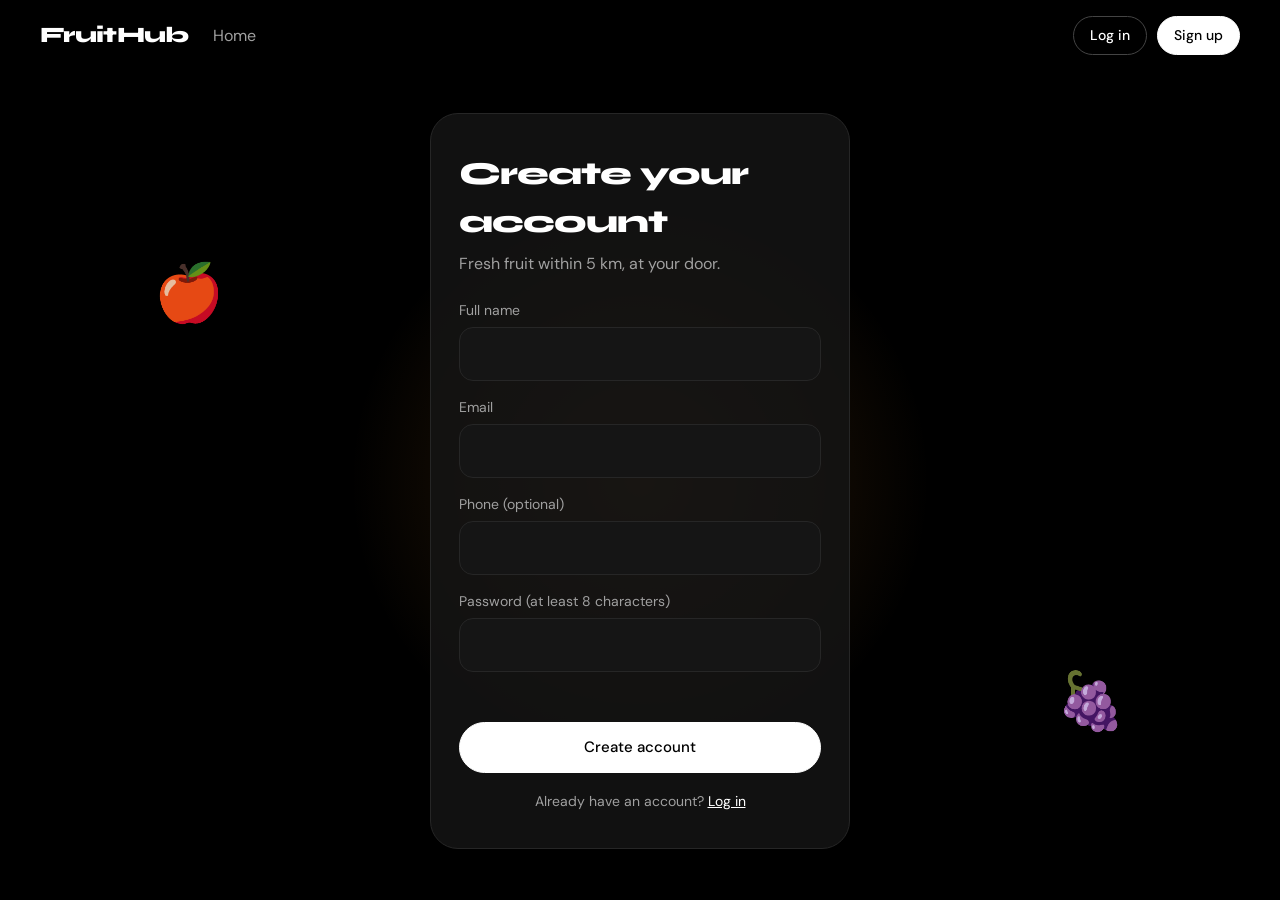
==== frontend/pages/register.html @ af3b5df3 "front" ====
<!DOCTYPE html>
<html lang="en">
<head>
  <meta charset="utf-8">
  <meta name="viewport" content="width=device-width, initial-scale=1, viewport-fit=cover">
  <title>Sign up | FruitHub</title>
  <link rel="preconnect" href="https://fonts.googleapis.com">
  <link rel="preconnect" href="https://fonts.gstatic.com" crossorigin>
  <link href="https://fonts.googleapis.com/css2?family=Syne:wght@700;800&family=DM+Sans:wght@400;500&display=swap" rel="stylesheet">
  <link rel="stylesheet" href="../css/base.css">
</head>
<body>
  <div id="site-header"></div>
  <main class="auth">
    <div class="glow"></div>
    <span class="floaty a" aria-hidden="true">🍎</span>
    <span class="floaty b" aria-hidden="true">🍇</span>
    <section class="auth-card">
      <h1 class="d">Create your account</h1>
      <p class="lead">Fresh fruit within 5 km, at your door.</p>
      <form id="register-form" novalidate>
        <label class="field"><span>Full name</span>
          <input type="text" name="full_name" autocomplete="name" required>
        </label>
        <label class="field"><span>Email</span>
          <input type="email" name="email" autocomplete="email" required>
        </label>
        <label class="field"><span>Phone (optional)</span>
          <input type="tel" name="phone" autocomplete="tel">
        </label>
        <label class="field"><span>Password (at least 8 characters)</span>
          <input type="password" name="password" autocomplete="new-password" required>
        </label>
        <div class="form-error" id="form-error" role="alert"></div>
        <button class="btn solid" type="submit" id="submit-btn">Create account</button>
      </form>
      <p class="alt">Already have an account? <a href="login.html">Log in</a></p>
    </section>
  </main>
  <script type="module" src="../js/pages/register.js"></script>
</body>
</html>
---- frontend/css/base.css ----
:root {
  --bg: #000;
  --card: #151515;
  --line: #262626;
  --tx: #fff;
  --mut: #a0a0a0;
  --accent: #ffb02e;
  --ok: #5be39a;
  --err: #ff6b6b;
  --font-d: "Syne", "Arial Black", system-ui, sans-serif;
  --font-b: "DM Sans", system-ui, -apple-system, "Segoe UI", sans-serif;
  box-sizing: border-box;
  padding-top: env(safe-area-inset-top, 0px);
  padding-bottom: env(safe-area-inset-bottom, 0px);
}
html { scroll-padding-top: env(safe-area-inset-top, 0px); }
*, *::before, *::after { box-sizing: border-box; }
body {
  margin: 0;
  min-height: 100vh;
  background: var(--bg);
  color: var(--tx);
  font-family: var(--font-b);
  line-height: 1.5;
}
.d { font-family: var(--font-d); font-weight: 800; letter-spacing: -0.03em; }
a { color: inherit; }
button, input { font: inherit; }
:focus-visible { outline: 2px solid var(--accent); outline-offset: 2px; }

/* ---------- header ---------- */
.site-header {
  display: flex; align-items: center; gap: 24px;
  padding: 16px clamp(16px, 4vw, 40px);
  position: relative; z-index: 5;
}
.brand { font-size: 22px; text-decoration: none; }
.nav { display: flex; gap: 20px; flex: 1; color: var(--mut); }
.nav a { text-decoration: none; }
.nav a:hover { color: var(--tx); }
.acct { display: flex; align-items: center; gap: 10px; }
.hello { color: var(--mut); font-size: 14px; }

/* ---------- buttons ---------- */
.btn {
  display: inline-flex; align-items: center; justify-content: center; gap: 8px;
  padding: 13px 24px; border-radius: 999px; cursor: pointer;
  border: 1px solid #444; background: transparent; color: var(--tx);
  text-decoration: none; font-weight: 500; font-size: 15px;
  transition: transform 0.2s, background 0.2s, border-color 0.2s;
}
.btn:hover { transform: translateY(-2px); border-color: #777; }
.btn.solid { background: #fff; color: #000; border-color: #fff; }
.btn.small { padding: 8px 16px; font-size: 14px; }
.btn:disabled { opacity: 0.6; cursor: wait; transform: none; }

/* ---------- forms ---------- */
.field { display: block; margin-bottom: 16px; }
.field span { display: block; font-size: 14px; color: var(--mut); margin-bottom: 6px; }
.field input {
  width: 100%; padding: 14px 16px; border-radius: 14px;
  background: var(--card); border: 1px solid var(--line); color: var(--tx);
  transition: border-color 0.2s;
}
.field input:focus { border-color: var(--accent); outline: none; }
.form-error { min-height: 22px; color: var(--err); font-size: 14px; margin: 4px 0 12px; }

/* ---------- auth pages ---------- */
.auth {
  min-height: calc(100vh - 80px);
  display: grid; place-items: center; padding: 24px; position: relative; overflow: hidden;
}
.auth .glow {
  position: absolute; width: 70vmin; height: 70vmin; border-radius: 50%;
  background: radial-gradient(circle, rgba(255, 150, 40, 0.18), transparent 65%);
  animation: breathe 5s ease-in-out infinite;
}
.auth-card {
  position: relative; width: min(420px, 100%);
  background: rgba(21, 21, 21, 0.85); border: 1px solid var(--line);
  border-radius: 28px; padding: 36px 28px;
  animation: cardin 0.7s cubic-bezier(0.2, 0.8, 0.2, 1) both;
}
.auth-card h1 { margin: 0 0 6px; font-size: 32px; }
.auth-card .lead { color: var(--mut); margin: 0 0 24px; }
.auth-card .btn { width: 100%; }
.auth-card .alt { text-align: center; color: var(--mut); margin: 18px 0 0; font-size: 14px; }
.auth-card .alt a { color: var(--tx); }
.floaty {
  position: absolute; font-size: 56px; opacity: 0.9; pointer-events: none;
  filter: drop-shadow(0 18px 22px rgba(0, 0, 0, 0.8));
  animation: float 6s ease-in-out infinite;
}
.floaty.a { left: 12%; top: 22%; }
.floaty.b { right: 12%; bottom: 18%; animation-delay: -3s; }

@keyframes breathe { 50% { transform: scale(1.15); opacity: 0.7; } }
@keyframes cardin { from { opacity: 0; transform: translateY(30px); } to { opacity: 1; transform: none; } }
@keyframes float { 50% { transform: translateY(-18px) rotate(8deg); } }

@media (max-width: 760px) { .floaty { display: none; } .nav { display: none; } }
@media (prefers-reduced-motion: reduce) {
  *, *::before, *::after { animation-duration: 0.01s !important; animation-delay: 0s !important; transition: none !important; }
}
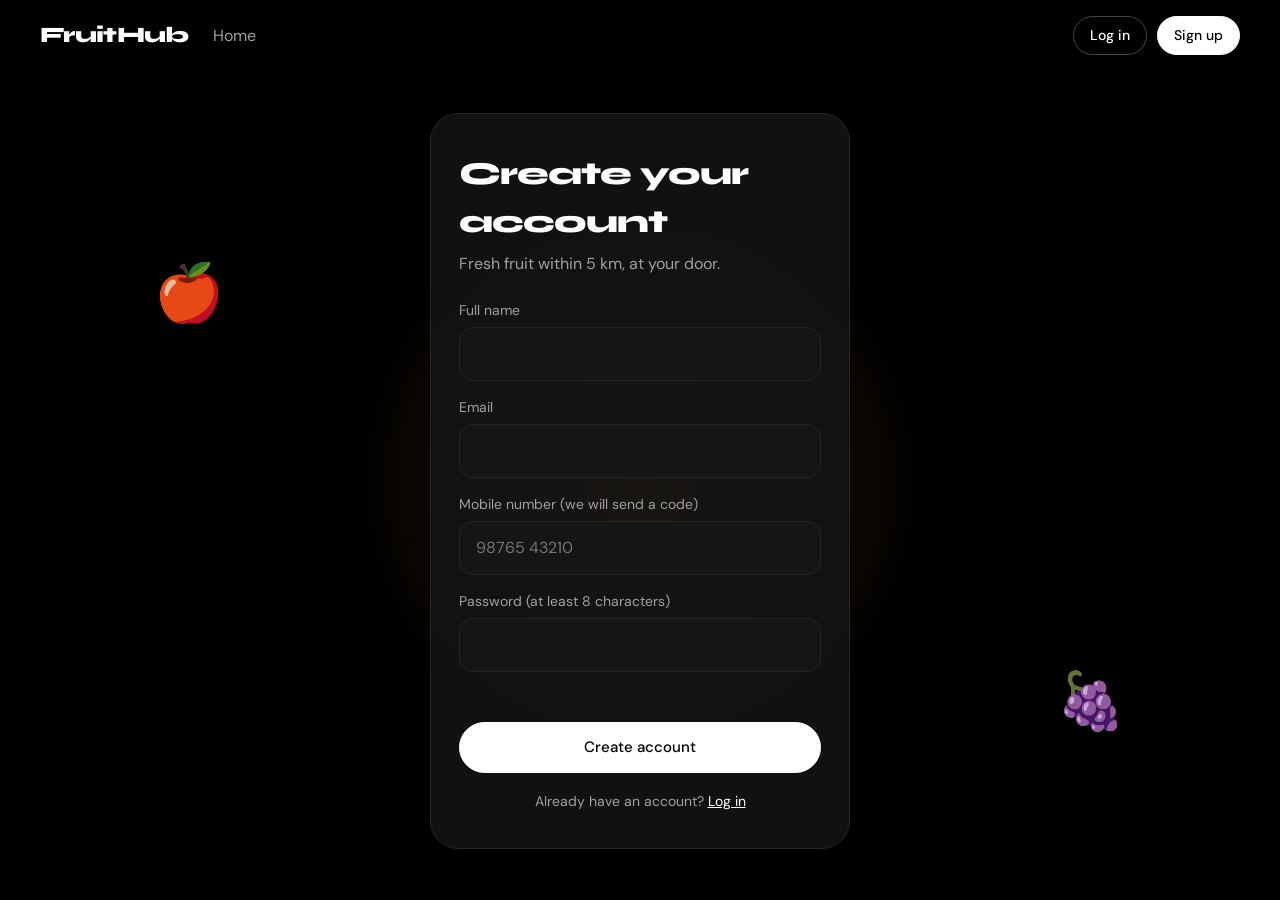
==== commit a3daaef7: "FruitHub: backend and frontend" ====
--- a/frontend/pages/register.html
+++ b/frontend/pages/register.html
@@ -25,8 +25,8 @@
         <label class="field"><span>Email</span>
           <input type="email" name="email" autocomplete="email" required>
         </label>
-        <label class="field"><span>Phone (optional)</span>
-          <input type="tel" name="phone" autocomplete="tel">
+        <label class="field"><span>Mobile number (we will send a code)</span>
+          <input type="tel" name="phone" inputmode="numeric" autocomplete="tel" placeholder="98765 43210" required>
         </label>
         <label class="field"><span>Password (at least 8 characters)</span>
           <input type="password" name="password" autocomplete="new-password" required>
--- a/frontend/css/base.css
+++ b/frontend/css/base.css
@@ -13,6 +13,19 @@
   padding-top: env(safe-area-inset-top, 0px);
   padding-bottom: env(safe-area-inset-bottom, 0px);
 }
+/* ---------- phone verification ---------- */
+.otp-input {
+  width: 100%; padding: 16px; text-align: center; font-size: 28px; letter-spacing: 0.5em;
+  border-radius: 14px; background: var(--card); border: 1px solid var(--line); color: var(--tx);
+}
+.otp-input:focus { border-color: var(--accent); outline: none; }
+.dev-box {
+  background: rgba(255, 176, 46, 0.1); border: 1px dashed var(--accent); color: var(--accent);
+  padding: 10px 14px; border-radius: 12px; font-size: 14px; margin-bottom: 16px;
+}
+.link-btn { background: none; border: 0; color: var(--tx); text-decoration: underline; cursor: pointer; padding: 0; }
+.link-btn:disabled { color: var(--mut); text-decoration: none; cursor: default; }
+
 html { scroll-padding-top: env(safe-area-inset-top, 0px); }
 *, *::before, *::after { box-sizing: border-box; }
 body {
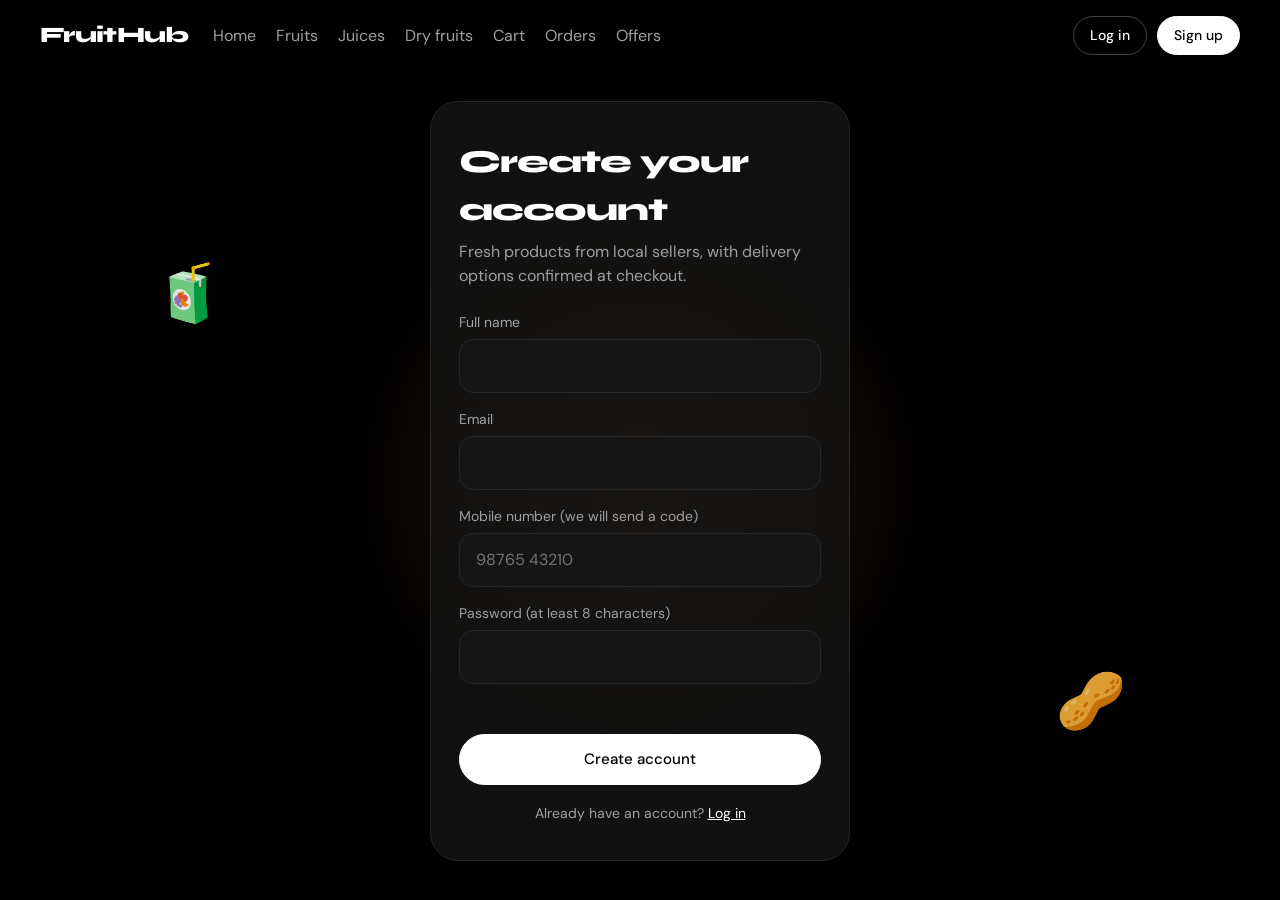
==== commit bd8304e2: "inital" ====
--- a/frontend/pages/register.html
+++ b/frontend/pages/register.html
@@ -13,11 +13,11 @@
   <div id="site-header"></div>
   <main class="auth">
     <div class="glow"></div>
-    <span class="floaty a" aria-hidden="true">🍎</span>
-    <span class="floaty b" aria-hidden="true">🍇</span>
+    <span class="floaty a" aria-hidden="true">🧃</span>
+    <span class="floaty b" aria-hidden="true">🥜</span>
     <section class="auth-card">
       <h1 class="d">Create your account</h1>
-      <p class="lead">Fresh fruit within 5 km, at your door.</p>
+      <p class="lead">Fresh products from local sellers, with delivery options confirmed at checkout.</p>
       <form id="register-form" novalidate>
         <label class="field"><span>Full name</span>
           <input type="text" name="full_name" autocomplete="name" required>
